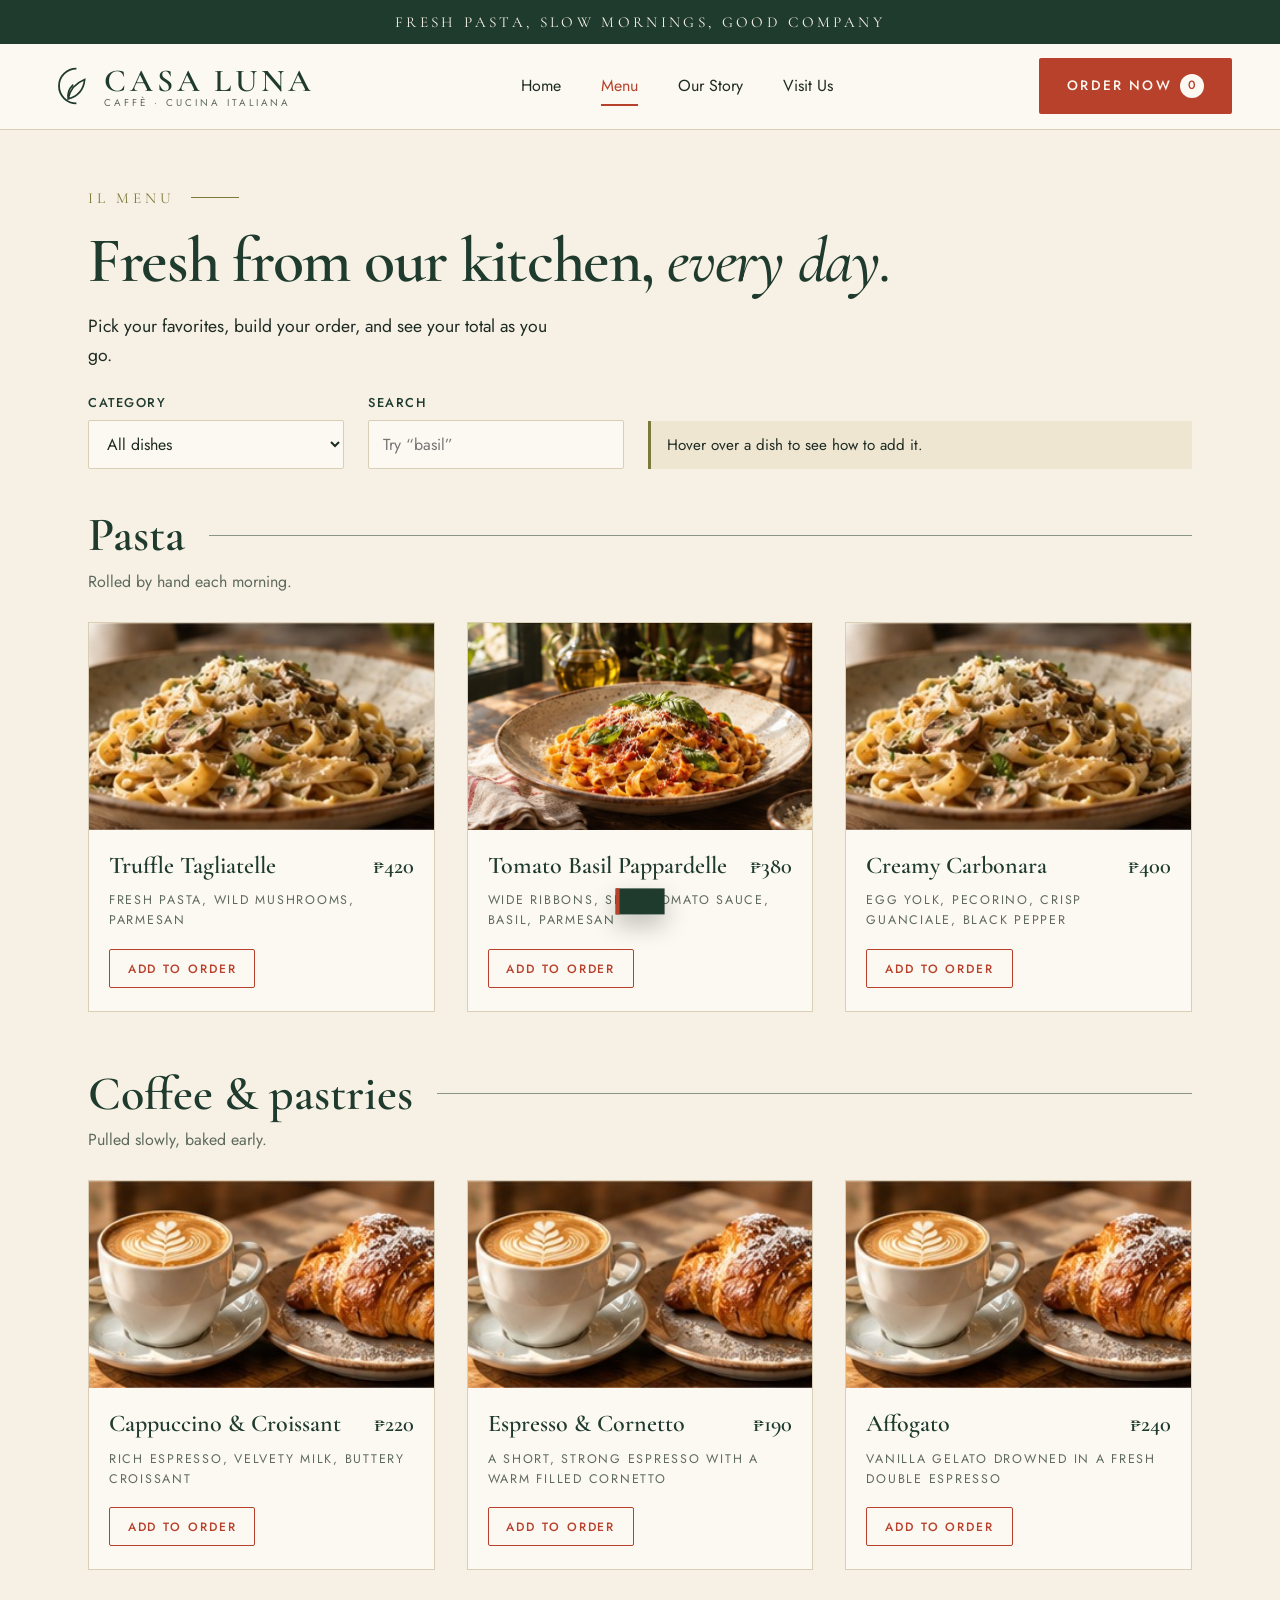
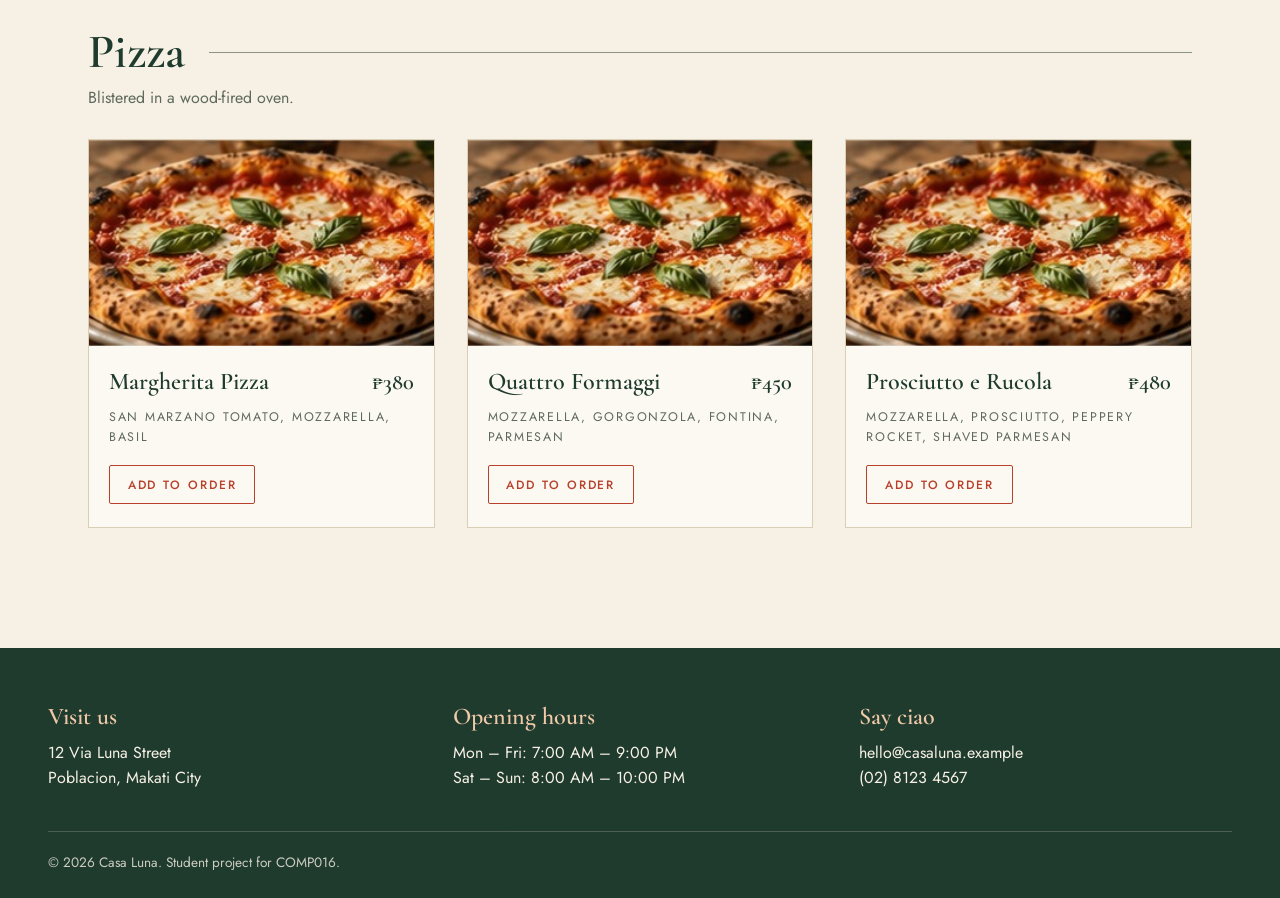
==== HTML/menu.html @ 287d6335 "Add Italian cafe restaurant website" ====
<!DOCTYPE html>
<html lang="en">
<head>
  <meta charset="UTF-8">
  <meta name="viewport" content="width=device-width, initial-scale=1">
  <title>Menu | Casa Luna</title>
  <meta name="description" content="Handmade pasta, honest espresso, and Italian comfort served fresh every day.">
  <link rel="preconnect" href="https://fonts.googleapis.com">
  <link rel="preconnect" href="https://fonts.gstatic.com" crossorigin>
  <link href="https://fonts.googleapis.com/css2?family=Cormorant+Garamond:ital,wght@0,500;0,600;0,700;1,500;1,600&family=Jost:wght@400;500;600&display=swap" rel="stylesheet">
  <link rel="stylesheet" href="../CSS/style.css">
</head>
<body>

  <p class="topbar">Fresh pasta, slow mornings, good company</p>

  <header class="site-header" id="siteHeader">
    <a class="brand" href="index.html" aria-label="Casa Luna home">
      <svg class="brand-mark" viewBox="0 0 48 48" width="44" height="44" aria-hidden="true">
        <path d="M31 5a19 19 0 1 0 0 38 16 16 0 1 1 0-38z" fill="none" stroke="currentColor" stroke-width="2"/>
        <path d="M22 38c2-10 8-17 18-21-1 10-7 18-18 21zM22 38c-1-6 1-11 5-15" fill="none" stroke="currentColor" stroke-width="1.8" stroke-linecap="round"/>
      </svg>
      <span class="brand-text">
        <span class="brand-name">Casa Luna</span>
        <span class="brand-sub">Caffè · Cucina Italiana</span>
      </span>
    </a>

    <button class="nav-toggle" id="navToggle" aria-label="Open menu" aria-expanded="false" aria-controls="mainNav">Menu</button>

    <nav class="main-nav" id="mainNav" aria-label="Main">
      <ul>
        <li><a href="index.html">Home</a></li>
        <li><a href="menu.html" class="active" aria-current="page">Menu</a></li>
        <li><a href="index.html#story">Our Story</a></li>
        <li><a href="index.html#visit">Visit Us</a></li>
      </ul>
    </nav>

    <a class="btn btn-primary order-btn" id="orderNowBtn" href="order.html">Order now <span class="cart-count" id="cartCount">0</span></a>
  </header>

  <main id="main">

    <section class="page-head" aria-labelledby="menuTitle">
      <p class="eyebrow">Il menu</p>
      <h1 id="menuTitle">Fresh from our kitchen, <em>every day.</em></h1>
      <p class="hero-lead">Pick your favorites, build your order, and see your total as you go.</p>
    </section>

    <section class="menu-controls" aria-label="Filter the menu">
      <div class="field-col">
        <label for="categoryFilter">Category</label>
        <select id="categoryFilter">
          <option value="all">All dishes</option>
          <option value="pasta">Pasta</option>
          <option value="coffee">Coffee &amp; pastries</option>
          <option value="pizza">Pizza</option>
        </select>
      </div>
      <div class="field-col">
        <label for="searchInput">Search</label>
        <input type="search" id="searchInput" placeholder="Try &ldquo;basil&rdquo;" autocomplete="off">
      </div>
      <p class="hover-hint" id="hoverHint" role="status">Hover over a dish to see how to add it.</p>
    </section>

    <div class="section menu-page" id="menuGrid">
      <section class="menu-section" id="section-pasta" data-category="pasta" aria-labelledby="title-pasta">
        <h2 class="section-title section-title-left" id="title-pasta">Pasta</h2>
        <p class="section-blurb">Rolled by hand each morning.</p>
        <div class="menu-grid" id="grid-pasta">
        <article class="menu-card" data-id="truffle-tagliatelle" data-name="Truffle Tagliatelle" data-price="420" data-category="pasta">
          <img src="../Images/truffle-tagliatelle.jpg" alt="Tagliatelle with wild mushrooms and parmesan" loading="lazy">
          <div class="menu-card-body">
            <div class="menu-card-row">
              <h3>Truffle Tagliatelle</h3>
              <p class="price">&#8369;420</p>
            </div>
            <p class="menu-desc">Fresh pasta, wild mushrooms, parmesan</p>
            <button class="btn btn-small add-btn" type="button">Add to order</button>
          </div>
        </article>
        <article class="menu-card" data-id="tomato-pappardelle" data-name="Tomato Basil Pappardelle" data-price="380" data-category="pasta">
          <img src="../Images/hero-pasta.jpg" alt="Pappardelle in tomato sauce with basil" loading="lazy">
          <div class="menu-card-body">
            <div class="menu-card-row">
              <h3>Tomato Basil Pappardelle</h3>
              <p class="price">&#8369;380</p>
            </div>
            <p class="menu-desc">Wide ribbons, slow tomato sauce, basil, parmesan</p>
            <button class="btn btn-small add-btn" type="button">Add to order</button>
          </div>
        </article>
        <article class="menu-card" data-id="creamy-carbonara" data-name="Creamy Carbonara" data-price="400" data-category="pasta">
          <img src="../Images/truffle-tagliatelle.jpg" alt="Creamy pasta with pepper and parmesan" loading="lazy">
          <div class="menu-card-body">
            <div class="menu-card-row">
              <h3>Creamy Carbonara</h3>
              <p class="price">&#8369;400</p>
            </div>
            <p class="menu-desc">Egg yolk, pecorino, crisp guanciale, black pepper</p>
            <button class="btn btn-small add-btn" type="button">Add to order</button>
          </div>
        </article>
        </div>
      </section>

      <section class="menu-section" id="section-coffee" data-category="coffee" aria-labelledby="title-coffee">
        <h2 class="section-title section-title-left" id="title-coffee">Coffee &amp; pastries</h2>
        <p class="section-blurb">Pulled slowly, baked early.</p>
        <div class="menu-grid" id="grid-coffee">
        <article class="menu-card" data-id="cappuccino-croissant" data-name="Cappuccino &amp; Croissant" data-price="220" data-category="coffee">
          <img src="../Images/cappuccino-croissant.jpg" alt="Cappuccino with latte art beside a croissant" loading="lazy">
          <div class="menu-card-body">
            <div class="menu-card-row">
              <h3>Cappuccino &amp; Croissant</h3>
              <p class="price">&#8369;220</p>
            </div>
            <p class="menu-desc">Rich espresso, velvety milk, buttery croissant</p>
            <button class="btn btn-small add-btn" type="button">Add to order</button>
          </div>
        </article>
        <article class="menu-card" data-id="espresso-cornetto" data-name="Espresso &amp; Cornetto" data-price="190" data-category="coffee">
          <img src="../Images/cappuccino-croissant.jpg" alt="Espresso served with a sweet Italian pastry" loading="lazy">
          <div class="menu-card-body">
            <div class="menu-card-row">
              <h3>Espresso &amp; Cornetto</h3>
              <p class="price">&#8369;190</p>
            </div>
            <p class="menu-desc">A short, strong espresso with a warm filled cornetto</p>
            <button class="btn btn-small add-btn" type="button">Add to order</button>
          </div>
        </article>
        <article class="menu-card" data-id="affogato" data-name="Affogato" data-price="240" data-category="coffee">
          <img src="../Images/cappuccino-croissant.jpg" alt="Espresso poured over vanilla gelato" loading="lazy">
          <div class="menu-card-body">
            <div class="menu-card-row">
              <h3>Affogato</h3>
              <p class="price">&#8369;240</p>
            </div>
            <p class="menu-desc">Vanilla gelato drowned in a fresh double espresso</p>
            <button class="btn btn-small add-btn" type="button">Add to order</button>
          </div>
        </article>
        </div>
      </section>

      <section class="menu-section" id="section-pizza" data-category="pizza" aria-labelledby="title-pizza">
        <h2 class="section-title section-title-left" id="title-pizza">Pizza</h2>
        <p class="section-blurb">Blistered in a wood-fired oven.</p>
        <div class="menu-grid" id="grid-pizza">
        <article class="menu-card" data-id="margherita-pizza" data-name="Margherita Pizza" data-price="380" data-category="pizza">
          <img src="../Images/margherita-pizza.jpg" alt="Wood-fired margherita pizza with basil" loading="lazy">
          <div class="menu-card-body">
            <div class="menu-card-row">
              <h3>Margherita Pizza</h3>
              <p class="price">&#8369;380</p>
            </div>
            <p class="menu-desc">San Marzano tomato, mozzarella, basil</p>
            <button class="btn btn-small add-btn" type="button">Add to order</button>
          </div>
        </article>
        <article class="menu-card" data-id="quattro-formaggi" data-name="Quattro Formaggi" data-price="450" data-category="pizza">
          <img src="../Images/margherita-pizza.jpg" alt="Four-cheese pizza with a blistered crust" loading="lazy">
          <div class="menu-card-body">
            <div class="menu-card-row">
              <h3>Quattro Formaggi</h3>
              <p class="price">&#8369;450</p>
            </div>
            <p class="menu-desc">Mozzarella, gorgonzola, fontina, parmesan</p>
            <button class="btn btn-small add-btn" type="button">Add to order</button>
          </div>
        </article>
        <article class="menu-card" data-id="prosciutto-rucola" data-name="Prosciutto e Rucola" data-price="480" data-category="pizza">
          <img src="../Images/margherita-pizza.jpg" alt="Pizza topped with cured ham and arugula" loading="lazy">
          <div class="menu-card-body">
            <div class="menu-card-row">
              <h3>Prosciutto e Rucola</h3>
              <p class="price">&#8369;480</p>
            </div>
            <p class="menu-desc">Mozzarella, prosciutto, peppery rocket, shaved parmesan</p>
            <button class="btn btn-small add-btn" type="button">Add to order</button>
          </div>
        </article>
        </div>
      </section>

      <p class="no-results" id="noResults" hidden>Nothing matches that search. Try another word or choose All dishes.</p>
    </div>

  </main>

  <footer class="site-footer" id="visit">
    <div class="footer-grid">
      <section aria-labelledby="visitTitle">
        <h2 id="visitTitle">Visit us</h2>
        <address>
          12 Via Luna Street<br>
          Poblacion, Makati City
        </address>
      </section>
      <section aria-labelledby="hoursTitle">
        <h2 id="hoursTitle">Opening hours</h2>
        <p>Mon – Fri: 7:00 AM – 9:00 PM<br>Sat – Sun: 8:00 AM – 10:00 PM</p>
      </section>
      <section aria-labelledby="contactTitle">
        <h2 id="contactTitle">Say ciao</h2>
        <p>hello@casaluna.example<br>(02) 8123 4567</p>
      </section>
    </div>
    <p class="copyright">&copy; 2026 Casa Luna. Student project for COMP016.</p>
  </footer>

  <p class="toast" id="toast" role="status" aria-live="polite"></p>

  <script src="../JS_Script/script.js"></script>
</body>
</html>
---- CSS/style.css ----
/* =========================================================
   Casa Luna | Lab Activity 3
   Palette: warm ivory, forest green, terracotta
   ========================================================= */

:root {
  --ivory: #f7f1e5;
  --ivory-deep: #efe6d2;
  --paper: #fcf9f2;
  --forest: #1f3b2e;
  --forest-deep: #162c22;
  --terracotta: #b8412c;
  --terracotta-deep: #96321f;
  --olive: #7b7a3b;
  --ink: #1e2b23;
  --muted: #5f6a5e;
  --line: #d9ceb6;

  --font-display: "Cormorant Garamond", "Georgia", "Times New Roman", serif;
  --font-body: "Jost", "Segoe UI", "Helvetica Neue", Arial, sans-serif;

  --radius: 2px;
  --container: 1200px;
  --gutter: clamp(1.25rem, 4vw, 3rem);
}

*,
*::before,
*::after {
  box-sizing: border-box;
}

html {
  scroll-behavior: smooth;
  overflow-x: clip;
}

body {
  margin: 0;
  background: var(--ivory);
  color: var(--ink);
  font-family: var(--font-body);
  font-size: 1rem;
  line-height: 1.6;
  overflow-x: clip; /* off-screen cart drawer must not cause sideways scroll */
}

img {
  display: block;
  max-width: 100%;
}

a {
  color: inherit;
}

h1, h2, h3 {
  font-family: var(--font-display);
  color: var(--forest);
  font-weight: 600;
  line-height: 1.1;
  margin: 0;
}

h1 em, h2 em {
  font-style: italic;
  font-weight: 500;
}

p { margin: 0; }
ul { margin: 0; padding: 0; list-style: none; }

:focus-visible {
  outline: 2px solid var(--terracotta);
  outline-offset: 3px;
}

/* ---------- Top announcement bar ---------- */
.topbar {
  background: var(--forest);
  color: var(--ivory);
  text-align: center;
  font-family: var(--font-display);
  font-size: 0.95rem;
  letter-spacing: 0.22em;
  text-transform: uppercase;
  padding: 0.6rem var(--gutter);
}

/* ---------- Header ---------- */
.site-header {
  position: sticky;
  top: 0;
  z-index: 20;
  display: flex;
  align-items: center;
  justify-content: space-between;
  gap: 1.5rem;
  padding: 0.9rem var(--gutter);
  background: var(--paper);
  border-bottom: 1px solid var(--line);
}

.brand {
  display: flex;
  align-items: center;
  gap: 0.75rem;
  text-decoration: none;
  color: var(--forest);
}

.brand-text {
  display: flex;
  flex-direction: column;
  line-height: 1.1;
}

.brand-name {
  font-family: var(--font-display);
  font-size: 2rem;
  font-weight: 600;
  letter-spacing: 0.12em;
  text-transform: uppercase;
}

.brand-sub {
  font-size: 0.62rem;
  letter-spacing: 0.3em;
  text-transform: uppercase;
  color: var(--muted);
}

.main-nav ul {
  display: flex;
  gap: 2.5rem;
}

.main-nav a {
  text-decoration: none;
  font-size: 1rem;
  padding: 0.4rem 0;
  border-bottom: 2px solid transparent;
  transition: color 0.2s, border-color 0.2s;
}

.main-nav a:hover,
.main-nav a.active {
  color: var(--terracotta);
  border-bottom-color: var(--terracotta);
}

.nav-toggle {
  display: none;
  background: none;
  border: 1px solid var(--forest);
  color: var(--forest);
  font: inherit;
  padding: 0.4rem 0.9rem;
  cursor: pointer;
}

/* ---------- Buttons ---------- */
.btn {
  display: inline-flex;
  align-items: center;
  justify-content: center;
  gap: 0.5rem;
  border: 1px solid transparent;
  border-radius: var(--radius);
  font-family: var(--font-body);
  font-size: 0.85rem;
  font-weight: 500;
  letter-spacing: 0.16em;
  text-transform: uppercase;
  text-decoration: none;
  padding: 0.95rem 1.7rem;
  cursor: pointer;
  transition: background 0.2s, color 0.2s, transform 0.15s;
}

.btn-primary {
  background: var(--terracotta);
  color: var(--paper);
}

.btn-primary:hover {
  background: var(--terracotta-deep);
}

.btn-outline {
  background: transparent;
  color: var(--forest);
  border-color: var(--forest);
}

.btn-outline:hover {
  background: var(--forest);
  color: var(--paper);
}

.btn-small {
  padding: 0.6rem 1.1rem;
  font-size: 0.75rem;
}

.btn-block {
  width: 100%;
}

.btn:active {
  transform: translateY(1px);
}

.link-btn {
  background: none;
  border: 0;
  border-bottom: 1px solid var(--forest);
  padding: 0 0 0.15rem;
  font: inherit;
  font-weight: 500;
  color: var(--forest);
  text-decoration: none;
  cursor: pointer;
  transition: color 0.2s, border-color 0.2s;
}

.link-btn:hover {
  color: var(--terracotta);
  border-color: var(--terracotta);
}

.cart-count {
  display: inline-grid;
  place-items: center;
  min-width: 1.5rem;
  height: 1.5rem;
  padding: 0 0.3rem;
  border-radius: 999px;
  background: var(--paper);
  color: var(--terracotta);
  font-size: 0.75rem;
  letter-spacing: 0;
}

.cart-count.bump {
  animation: bump 0.35s ease;
}

@keyframes bump {
  40% { transform: scale(1.35); }
}

/* ---------- Hero ---------- */
.hero {
  display: grid;
  grid-template-columns: 1fr 1fr;
  min-height: clamp(420px, 52vw, 560px);
}

.hero-copy {
  display: flex;
  flex-direction: column;
  justify-content: center;
  gap: 1.25rem;
  padding: 3rem clamp(1.5rem, 5vw, 4rem) 3rem max(var(--gutter), calc((100vw - var(--container)) / 2));
}

.eyebrow {
  display: flex;
  align-items: center;
  gap: 1rem;
  font-family: var(--font-display);
  font-size: 0.95rem;
  letter-spacing: 0.25em;
  text-transform: uppercase;
  color: var(--olive);
}

.eyebrow::after {
  content: "";
  width: 3rem;
  height: 1px;
  background: var(--olive);
}

.hero h1 {
  font-size: clamp(2.8rem, 5.6vw, 4.6rem);
  letter-spacing: -0.025em;
  line-height: 1;
}

.hero-lead {
  max-width: 30rem;
  font-size: 1.1rem;
  color: var(--ink);
}

.hero-actions {
  display: flex;
  align-items: center;
  flex-wrap: wrap;
  gap: 1.75rem;
  margin-top: 0.5rem;
}

.hero-media {
  margin: 0;
  overflow: hidden;
}

.hero-media img {
  width: 100%;
  height: 100%;
  object-fit: cover;
  transition: transform 0.8s ease;
}

.hero-media:hover img {
  transform: scale(1.03);
}

/* ---------- Dark green values strip ---------- */
.values {
  background: var(--forest);
  color: var(--ivory);
}

.values ul {
  display: flex;
  max-width: var(--container);
  margin: 0 auto;
}

.value-item {
  flex: 1;
  display: flex;
  align-items: center;
  justify-content: center;
  gap: 1rem;
  padding: 1.6rem 1rem;
  font-family: var(--font-display);
  font-size: 1.05rem;
  letter-spacing: 0.2em;
  text-transform: uppercase;
  transition: background 0.25s, color 0.25s;
  cursor: default;
}

.value-item + .value-item {
  border-left: 1px solid rgba(247, 241, 229, 0.3);
}

.value-item.is-active {
  background: var(--forest-deep);
  color: #f0c9a8;
}

/* ---------- Sections ---------- */
.section {
  max-width: var(--container);
  margin: 0 auto;
  padding: 4rem var(--gutter);
}

.section-title {
  display: flex;
  align-items: center;
  justify-content: center;
  gap: 1.5rem;
  text-align: center;
  font-size: clamp(2rem, 4vw, 3rem);
  margin-bottom: 2.25rem;
}

.section-title::before,
.section-title::after {
  content: "";
  flex: 1;
  max-width: 5rem;
  height: 1px;
  background: var(--forest);
  opacity: 0.5;
}

.section-title-left {
  justify-content: flex-start;
  text-align: left;
  margin-bottom: 0.4rem;
}

.section-title-left::before {
  display: none;
}

.section-title-left::after {
  max-width: none;
}

.section-blurb {
  color: var(--muted);
  margin-bottom: 1.75rem;
}

.section-cta {
  text-align: center;
  margin-top: 2.5rem;
}

/* ---------- Menu grid + cards ---------- */
.menu-grid {
  display: grid;
  grid-template-columns: repeat(3, 1fr);
  gap: 2rem;
}

.menu-card {
  display: flex;
  flex-direction: column;
  background: var(--paper);
  border: 1px solid var(--line);
  transition: transform 0.25s, box-shadow 0.25s, border-color 0.25s;
}

.menu-card[hidden] {
  display: none;
}

.menu-card img {
  width: 100%;
  aspect-ratio: 5 / 3;
  object-fit: cover;
}

.menu-card.is-highlighted {
  transform: translateY(-6px);
  border-color: var(--terracotta);
  box-shadow: 0 14px 28px rgba(31, 59, 46, 0.18);
}

.menu-card-body {
  display: flex;
  flex-direction: column;
  gap: 0.5rem;
  flex: 1;
  padding: 1.1rem 1.25rem 1.4rem;
}

.menu-card-row {
  display: flex;
  align-items: baseline;
  justify-content: space-between;
  gap: 1rem;
}

.menu-card h3 {
  font-size: 1.5rem;
  font-weight: 600;
}

.price {
  font-family: var(--font-display);
  font-size: 1.4rem;
  font-weight: 600;
  color: var(--forest);
}

.menu-desc {
  font-size: 0.78rem;
  letter-spacing: 0.14em;
  text-transform: uppercase;
  color: var(--muted);
  margin-bottom: 0.6rem;
}

.add-btn {
  margin-top: auto;
  align-self: flex-start;
  background: transparent;
  color: var(--terracotta);
  border-color: var(--terracotta);
}

.add-btn:hover,
.menu-card.is-highlighted .add-btn {
  background: var(--terracotta);
  color: var(--paper);
}

/* ---------- Menu page ---------- */
.page-head {
  max-width: var(--container);
  margin: 0 auto;
  padding: 3.5rem var(--gutter) 1.5rem;
  display: flex;
  flex-direction: column;
  gap: 1rem;
}

.page-head h1 {
  font-size: clamp(2.4rem, 5vw, 4rem);
  letter-spacing: -0.02em;
}

.menu-controls {
  max-width: var(--container);
  margin: 0 auto;
  padding: 0 var(--gutter);
  display: flex;
  align-items: flex-end;
  flex-wrap: wrap;
  gap: 1.5rem;
}

.menu-page {
  padding-top: 2.5rem;
}

.menu-section {
  margin-bottom: 3.5rem;
}

.menu-section[hidden] {
  display: none;
}

.hover-hint {
  flex: 1;
  min-width: 14rem;
  padding: 0.75rem 1rem;
  border-left: 3px solid var(--olive);
  background: var(--ivory-deep);
  font-size: 0.95rem;
  transition: background 0.2s, border-color 0.2s;
}

.hover-hint.is-active {
  background: var(--forest);
  border-left-color: var(--terracotta);
  color: var(--ivory);
}

.no-results {
  text-align: center;
  color: var(--muted);
  padding: 2rem 0;
}

/* ---------- Form fields ---------- */
label,
legend {
  font-size: 0.8rem;
  font-weight: 500;
  letter-spacing: 0.12em;
  text-transform: uppercase;
  color: var(--forest);
}

input[type="text"],
input[type="search"],
select {
  width: 100%;
  font: inherit;
  color: var(--ink);
  background: var(--paper);
  border: 1px solid var(--line);
  border-radius: var(--radius);
  padding: 0.7rem 0.85rem;
}

input[type="text"]:focus,
input[type="search"]:focus,
select:focus {
  border-color: var(--forest);
}

.field-col {
  display: flex;
  flex-direction: column;
  gap: 0.4rem;
  min-width: 12rem;
}

.menu-controls .field-col {
  flex: 0 1 16rem;
}

.field-row {
  display: grid;
  grid-template-columns: 6.5rem 1fr;
  align-items: center;
  gap: 0.75rem;
}

.input-error {
  border-color: var(--terracotta) !important;
  background: #fbeae4 !important;
}

/* ---------- Story + footer ---------- */
.story {
  background: var(--ivory-deep);
  border-top: 1px solid var(--line);
  border-bottom: 1px solid var(--line);
}

.story-inner {
  max-width: 46rem;
  margin: 0 auto;
  padding: 4rem var(--gutter);
  text-align: center;
  display: flex;
  flex-direction: column;
  gap: 1.1rem;
}

.story h2 {
  font-size: clamp(2rem, 4vw, 2.8rem);
}

.site-footer {
  background: var(--forest);
  color: var(--ivory);
  padding: 3.5rem var(--gutter) 1.5rem;
}

.footer-grid {
  max-width: var(--container);
  margin: 0 auto;
  display: grid;
  grid-template-columns: repeat(3, 1fr);
  gap: 2rem;
}

.site-footer h2 {
  color: #f0c9a8;
  font-size: 1.5rem;
  margin-bottom: 0.6rem;
}

.site-footer address {
  font-style: normal;
}

.copyright {
  max-width: var(--container);
  margin: 2.5rem auto 0;
  padding-top: 1.25rem;
  border-top: 1px solid rgba(247, 241, 229, 0.25);
  font-size: 0.85rem;
  opacity: 0.8;
}

/* ---------- Order page: menu + docked cart ---------- */
.order-layout {
  max-width: var(--container);
  margin: 0 auto;
  padding: 2rem var(--gutter) 4rem;
  display: grid;
  grid-template-columns: minmax(0, 1fr) 24rem;
  gap: 2.5rem;
  align-items: start;
}

.order-menu .menu-controls {
  padding: 0;
  max-width: none;
}

.order-menu .section {
  max-width: none;
  padding: 2rem 0 0;
}

.order-menu .menu-grid {
  grid-template-columns: repeat(2, 1fr);
  gap: 1.5rem;
}

.order-menu .menu-card h3 {
  font-size: 1.3rem;
}

.cart-panel {
  position: sticky;
  top: 5.5rem;
  max-height: calc(100vh - 6.5rem);
  display: flex;
  flex-direction: column;
  background: var(--paper);
  border: 1px solid var(--line);
  box-shadow: 0 10px 30px rgba(31, 59, 46, 0.1);
}

.mobile-cart-bar {
  display: none;
}

.cart-head {
  display: flex;
  align-items: center;
  justify-content: space-between;
  padding: 1.1rem 1.5rem;
  background: var(--forest);
}

.cart-head h2 {
  color: var(--ivory);
  font-size: 1.8rem;
}

.icon-btn {
  background: none;
  border: 0;
  color: var(--ivory);
  font-size: 2rem;
  line-height: 1;
  cursor: pointer;
}

.icon-btn:hover {
  color: #f0c9a8;
}

.cart-body {
  flex: 1;
  overflow-y: auto;
  padding: 1.25rem 1.5rem 2rem;
  display: flex;
  flex-direction: column;
  gap: 1.1rem;
}

.cart-body[hidden] {
  display: none;
}

.cart-empty {
  color: var(--muted);
  padding: 1rem 0;
}

.cart-items {
  display: flex;
  flex-direction: column;
}

.cart-item {
  display: grid;
  grid-template-columns: 1fr auto;
  gap: 0.25rem 1rem;
  padding: 0.85rem 0;
  border-bottom: 1px solid var(--line);
}

.cart-item-name {
  font-family: var(--font-display);
  font-size: 1.2rem;
  font-weight: 600;
  color: var(--forest);
}

.cart-item-total {
  font-family: var(--font-display);
  font-size: 1.2rem;
  font-weight: 600;
  text-align: right;
}

.qty {
  display: inline-flex;
  align-items: center;
  gap: 0.6rem;
  font-size: 0.9rem;
  color: var(--muted);
}

.qty button {
  width: 1.8rem;
  height: 1.8rem;
  border: 1px solid var(--forest);
  background: transparent;
  color: var(--forest);
  font-size: 1.1rem;
  line-height: 1;
  cursor: pointer;
}

.qty button:hover {
  background: var(--forest);
  color: var(--paper);
}

.cart-options {
  display: flex;
  flex-direction: column;
  gap: 0.9rem;
}

.order-type {
  border: 1px solid var(--line);
  padding: 0.8rem 1rem;
  display: flex;
  flex-wrap: wrap;
  gap: 0.4rem 1.5rem;
}

.order-type label {
  text-transform: none;
  letter-spacing: 0;
  font-size: 1rem;
  font-weight: 400;
  color: var(--ink);
}

.order-type .note {
  flex-basis: 100%;
}

.promo {
  display: flex;
  gap: 0.5rem;
}

.note {
  font-size: 0.9rem;
  color: var(--muted);
}

.note.is-good { color: var(--forest); font-weight: 500; }
.note.is-bad { color: var(--terracotta); font-weight: 500; }

.totals {
  margin: 0;
  padding: 0.9rem 0;
  border-top: 1px solid var(--forest);
  display: flex;
  flex-direction: column;
  gap: 0.35rem;
}

.totals > div {
  display: flex;
  justify-content: space-between;
}

.totals > div[hidden] {
  display: none;
}

.totals dt, .totals dd { margin: 0; }

.totals-final {
  margin-top: 0.4rem;
  padding-top: 0.6rem;
  border-top: 1px solid var(--line);
  font-family: var(--font-display);
  font-size: 1.6rem;
  font-weight: 700;
  color: var(--forest);
}

.form-error {
  min-height: 1.2rem;
  color: var(--terracotta);
  font-size: 0.9rem;
  font-weight: 500;
}

.clear-btn {
  align-self: center;
  font-size: 0.9rem;
}

.confirmation {
  text-align: center;
  align-items: stretch;
}

.confirmation h3 {
  font-size: 2.4rem;
  color: var(--terracotta);
}

.confirm-list {
  text-align: left;
  border-top: 1px solid var(--line);
}

.confirm-list li {
  display: flex;
  justify-content: space-between;
  padding: 0.5rem 0;
  border-bottom: 1px solid var(--line);
}

.confirm-total {
  font-family: var(--font-display);
  font-size: 1.6rem;
  font-weight: 700;
  color: var(--forest);
}

/* ---------- Toast ---------- */
.toast {
  position: fixed;
  left: 50%;
  bottom: 1.5rem;
  z-index: 60;
  transform: translate(-50%, 150%);
  background: var(--forest);
  color: var(--ivory);
  padding: 0.8rem 1.4rem;
  border-left: 4px solid var(--terracotta);
  box-shadow: 0 10px 24px rgba(0, 0, 0, 0.25);
  transition: transform 0.3s ease;
  max-width: calc(100% - 2rem);
}

.toast.is-visible {
  transform: translate(-50%, 0);
}

.toast-link {
  margin-left: 1rem;
  color: #f0c9a8;
  font-weight: 500;
  text-underline-offset: 3px;
}

/* =========================================================
   Responsive
   ========================================================= */
@media (max-width: 980px) {
  .menu-grid {
    grid-template-columns: repeat(2, 1fr);
  }

  .order-layout {
    grid-template-columns: 1fr;
  }

  .cart-panel {
    position: static;
    max-height: none;
  }

  .order-page {
    padding-bottom: 4.5rem;
  }

  .order-page .mobile-cart-bar {
    display: block;
    position: fixed;
    left: 0;
    right: 0;
    bottom: 0;
    z-index: 30;
    border: 0;
    padding: 1rem var(--gutter);
    background: var(--terracotta);
    color: var(--paper);
    font: inherit;
    font-weight: 500;
    letter-spacing: 0.08em;
    cursor: pointer;
  }

  .order-page .toast {
    bottom: 5.5rem;
  }

  .main-nav ul {
    gap: 1.5rem;
  }
}

@media (max-width: 820px) {
  .nav-toggle {
    display: inline-block;
    margin-left: auto;
  }

  .main-nav {
    position: absolute;
    top: 100%;
    left: 0;
    right: 0;
    display: none;
    background: var(--paper);
    border-bottom: 1px solid var(--line);
    padding: 0.5rem var(--gutter) 1rem;
  }

  .main-nav.is-open {
    display: block;
  }

  .main-nav ul {
    flex-direction: column;
    gap: 0.25rem;
  }

  .main-nav a {
    display: inline-block;
    padding: 0.6rem 0;
  }

  .hero {
    grid-template-columns: 1fr;
  }

  .hero-copy {
    padding: 2.5rem var(--gutter);
  }

  .hero-media {
    height: 300px;
  }

  .values ul {
    flex-direction: column;
  }

  .value-item + .value-item {
    border-left: 0;
    border-top: 1px solid rgba(247, 241, 229, 0.3);
  }

  .footer-grid {
    grid-template-columns: 1fr;
  }
}

@media (max-width: 600px) {
  .topbar {
    letter-spacing: 0.12em;
    font-size: 0.8rem;
  }

  .brand-name { font-size: 1.5rem; }
  .brand-mark { width: 36px; height: 36px; }
  .brand-sub { display: none; }

  .order-btn {
    padding: 0.7rem 1rem;
    font-size: 0.72rem;
  }

  .menu-grid,
  .order-menu .menu-grid {
    grid-template-columns: 1fr;
  }

  .field-row {
    grid-template-columns: 1fr;
  }

  .menu-controls .field-col {
    flex: 1 1 100%;
  }
}

@media (prefers-reduced-motion: reduce) {
  *,
  *::before,
  *::after {
    animation: none !important;
    transition: none !important;
    scroll-behavior: auto !important;
  }
}
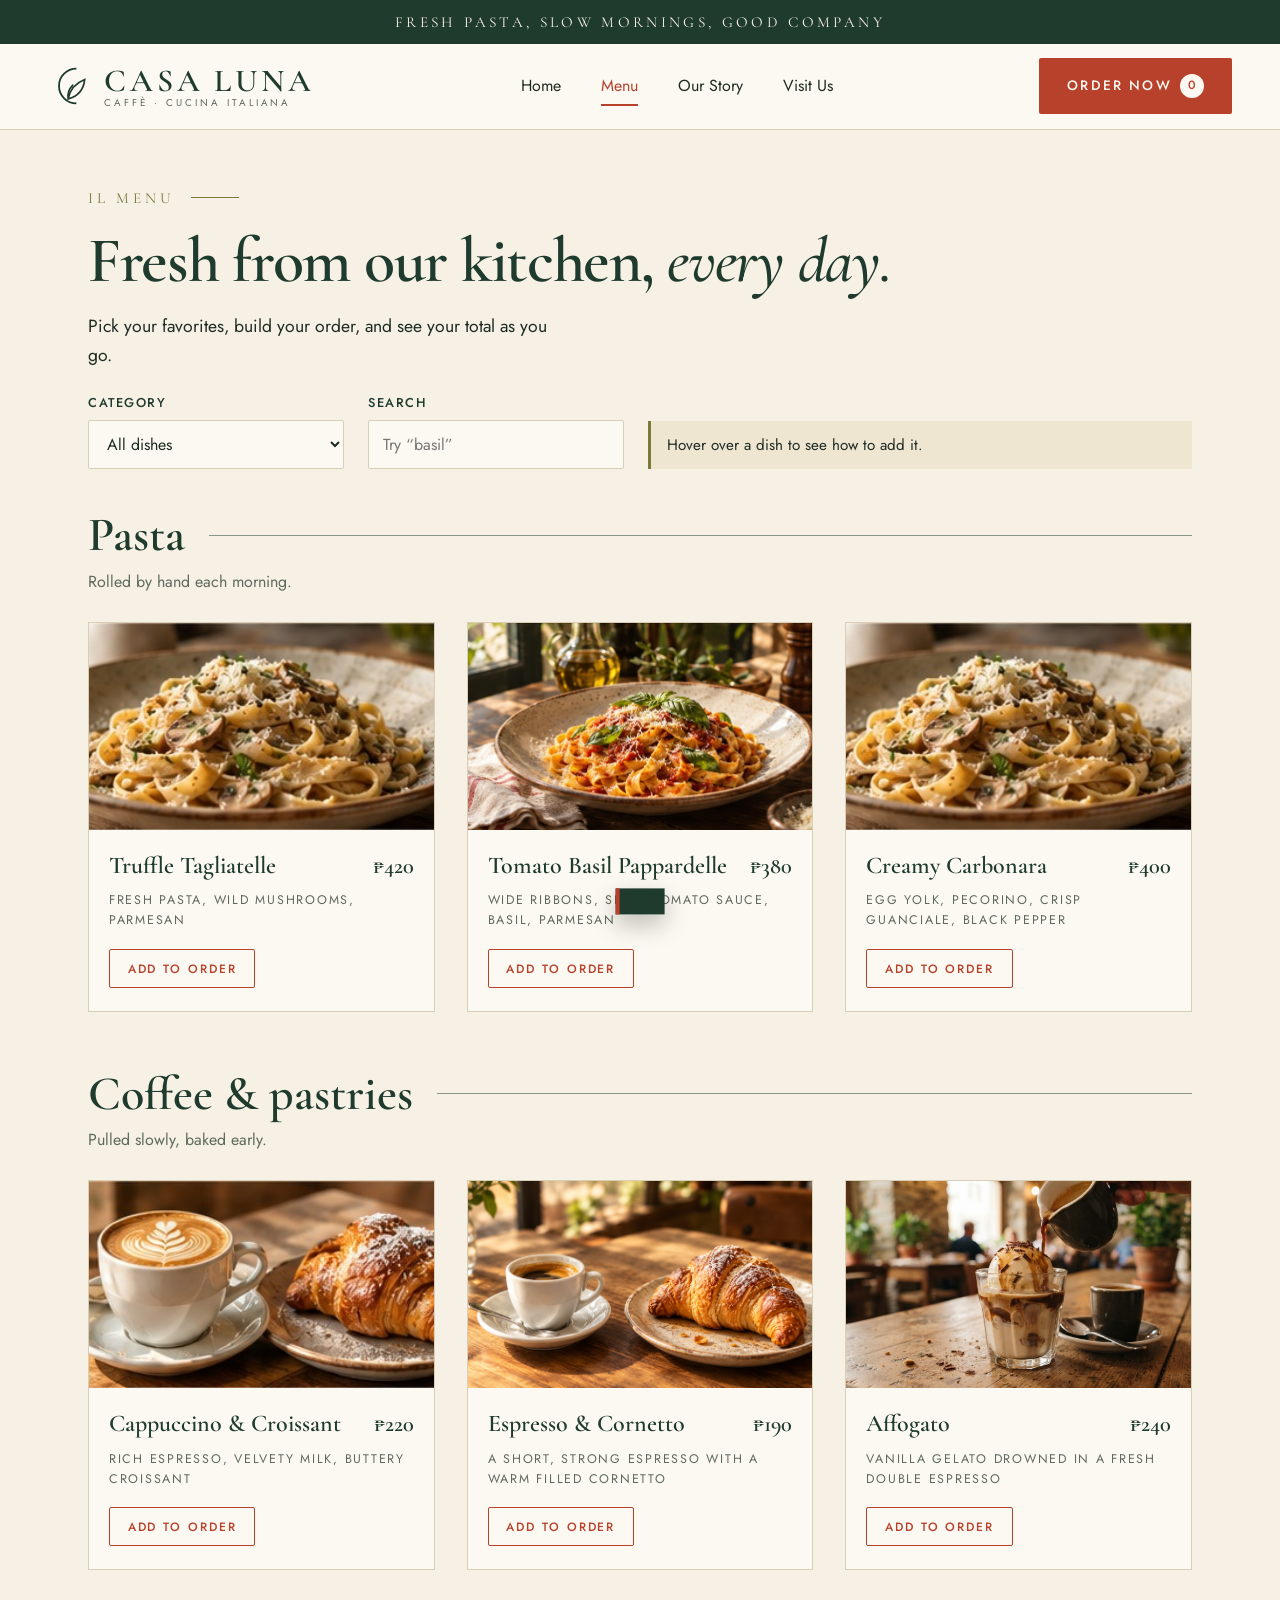
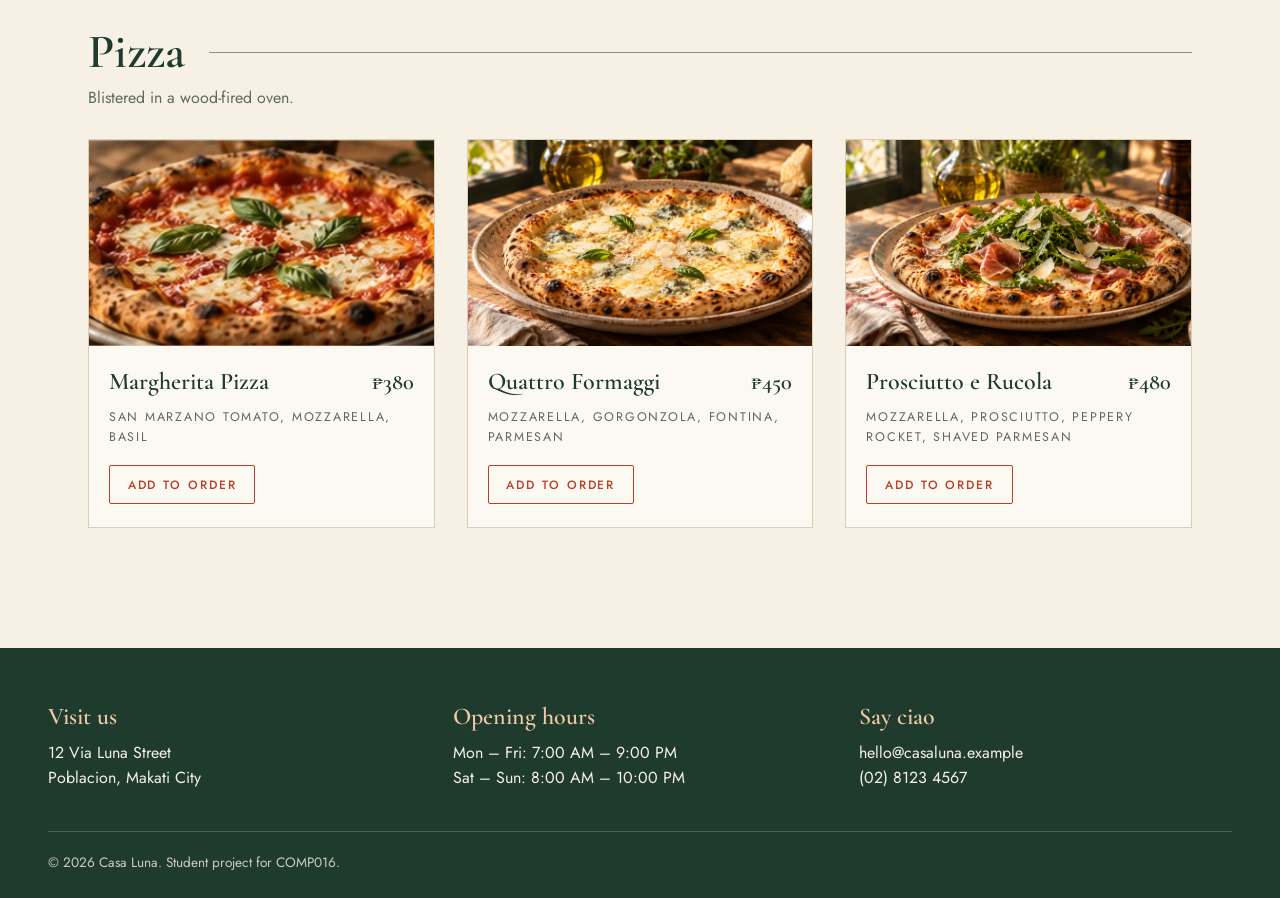
==== commit 1bd07c50: "I added more images in the images folder, i also change the images of some of our item in the menu a" ====
--- a/HTML/menu.html
+++ b/HTML/menu.html
@@ -70,6 +70,7 @@
         <h2 class="section-title section-title-left" id="title-pasta">Pasta</h2>
         <p class="section-blurb">Rolled by hand each morning.</p>
         <div class="menu-grid" id="grid-pasta">
+
         <article class="menu-card" data-id="truffle-tagliatelle" data-name="Truffle Tagliatelle" data-price="420" data-category="pasta">
           <img src="../Images/truffle-tagliatelle.jpg" alt="Tagliatelle with wild mushrooms and parmesan" loading="lazy">
           <div class="menu-card-body">
@@ -81,6 +82,7 @@
             <button class="btn btn-small add-btn" type="button">Add to order</button>
           </div>
         </article>
+
         <article class="menu-card" data-id="tomato-pappardelle" data-name="Tomato Basil Pappardelle" data-price="380" data-category="pasta">
           <img src="../Images/hero-pasta.jpg" alt="Pappardelle in tomato sauce with basil" loading="lazy">
           <div class="menu-card-body">
@@ -92,6 +94,7 @@
             <button class="btn btn-small add-btn" type="button">Add to order</button>
           </div>
         </article>
+
         <article class="menu-card" data-id="creamy-carbonara" data-name="Creamy Carbonara" data-price="400" data-category="pasta">
           <img src="../Images/truffle-tagliatelle.jpg" alt="Creamy pasta with pepper and parmesan" loading="lazy">
           <div class="menu-card-body">
@@ -110,6 +113,7 @@
         <h2 class="section-title section-title-left" id="title-coffee">Coffee &amp; pastries</h2>
         <p class="section-blurb">Pulled slowly, baked early.</p>
         <div class="menu-grid" id="grid-coffee">
+
         <article class="menu-card" data-id="cappuccino-croissant" data-name="Cappuccino &amp; Croissant" data-price="220" data-category="coffee">
           <img src="../Images/cappuccino-croissant.jpg" alt="Cappuccino with latte art beside a croissant" loading="lazy">
           <div class="menu-card-body">
@@ -121,8 +125,9 @@
             <button class="btn btn-small add-btn" type="button">Add to order</button>
           </div>
         </article>
+
         <article class="menu-card" data-id="espresso-cornetto" data-name="Espresso &amp; Cornetto" data-price="190" data-category="coffee">
-          <img src="../Images/cappuccino-croissant.jpg" alt="Espresso served with a sweet Italian pastry" loading="lazy">
+          <img src="../Images/espresso-cornetto.png" alt="Espresso served with a sweet Italian pastry" loading="lazy">
           <div class="menu-card-body">
             <div class="menu-card-row">
               <h3>Espresso &amp; Cornetto</h3>
@@ -132,8 +137,9 @@
             <button class="btn btn-small add-btn" type="button">Add to order</button>
           </div>
         </article>
+
         <article class="menu-card" data-id="affogato" data-name="Affogato" data-price="240" data-category="coffee">
-          <img src="../Images/cappuccino-croissant.jpg" alt="Espresso poured over vanilla gelato" loading="lazy">
+          <img src="../Images/affogato.jpg" alt="Espresso poured over vanilla gelato" loading="lazy">
           <div class="menu-card-body">
             <div class="menu-card-row">
               <h3>Affogato</h3>
@@ -150,6 +156,7 @@
         <h2 class="section-title section-title-left" id="title-pizza">Pizza</h2>
         <p class="section-blurb">Blistered in a wood-fired oven.</p>
         <div class="menu-grid" id="grid-pizza">
+
         <article class="menu-card" data-id="margherita-pizza" data-name="Margherita Pizza" data-price="380" data-category="pizza">
           <img src="../Images/margherita-pizza.jpg" alt="Wood-fired margherita pizza with basil" loading="lazy">
           <div class="menu-card-body">
@@ -161,8 +168,9 @@
             <button class="btn btn-small add-btn" type="button">Add to order</button>
           </div>
         </article>
+
         <article class="menu-card" data-id="quattro-formaggi" data-name="Quattro Formaggi" data-price="450" data-category="pizza">
-          <img src="../Images/margherita-pizza.jpg" alt="Four-cheese pizza with a blistered crust" loading="lazy">
+          <img src="../Images/quattro-formaggi.png" alt="Four-cheese pizza with a blistered crust" loading="lazy">
           <div class="menu-card-body">
             <div class="menu-card-row">
               <h3>Quattro Formaggi</h3>
@@ -172,8 +180,9 @@
             <button class="btn btn-small add-btn" type="button">Add to order</button>
           </div>
         </article>
+
         <article class="menu-card" data-id="prosciutto-rucola" data-name="Prosciutto e Rucola" data-price="480" data-category="pizza">
-          <img src="../Images/margherita-pizza.jpg" alt="Pizza topped with cured ham and arugula" loading="lazy">
+          <img src="../Images/prosciutto-e-rucola.png" alt="Pizza topped with cured ham and arugula" loading="lazy">
           <div class="menu-card-body">
             <div class="menu-card-row">
               <h3>Prosciutto e Rucola</h3>
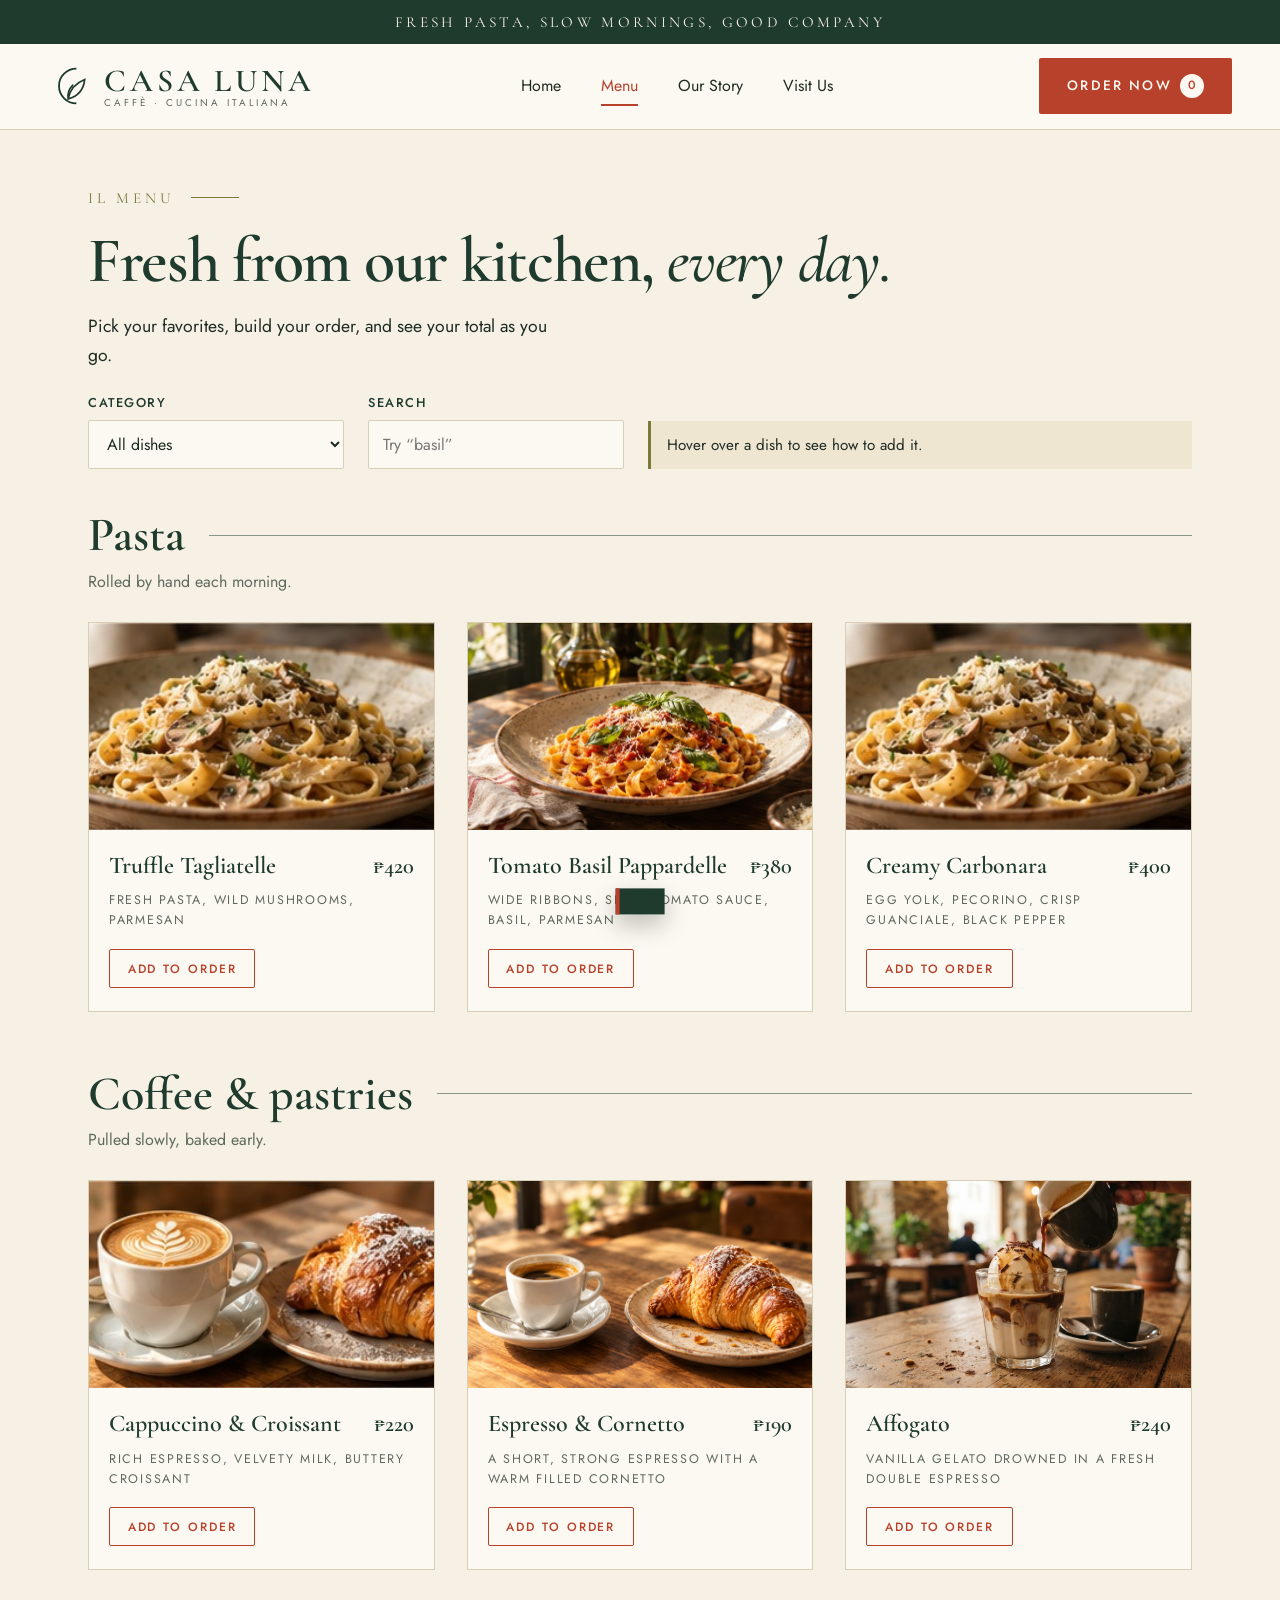
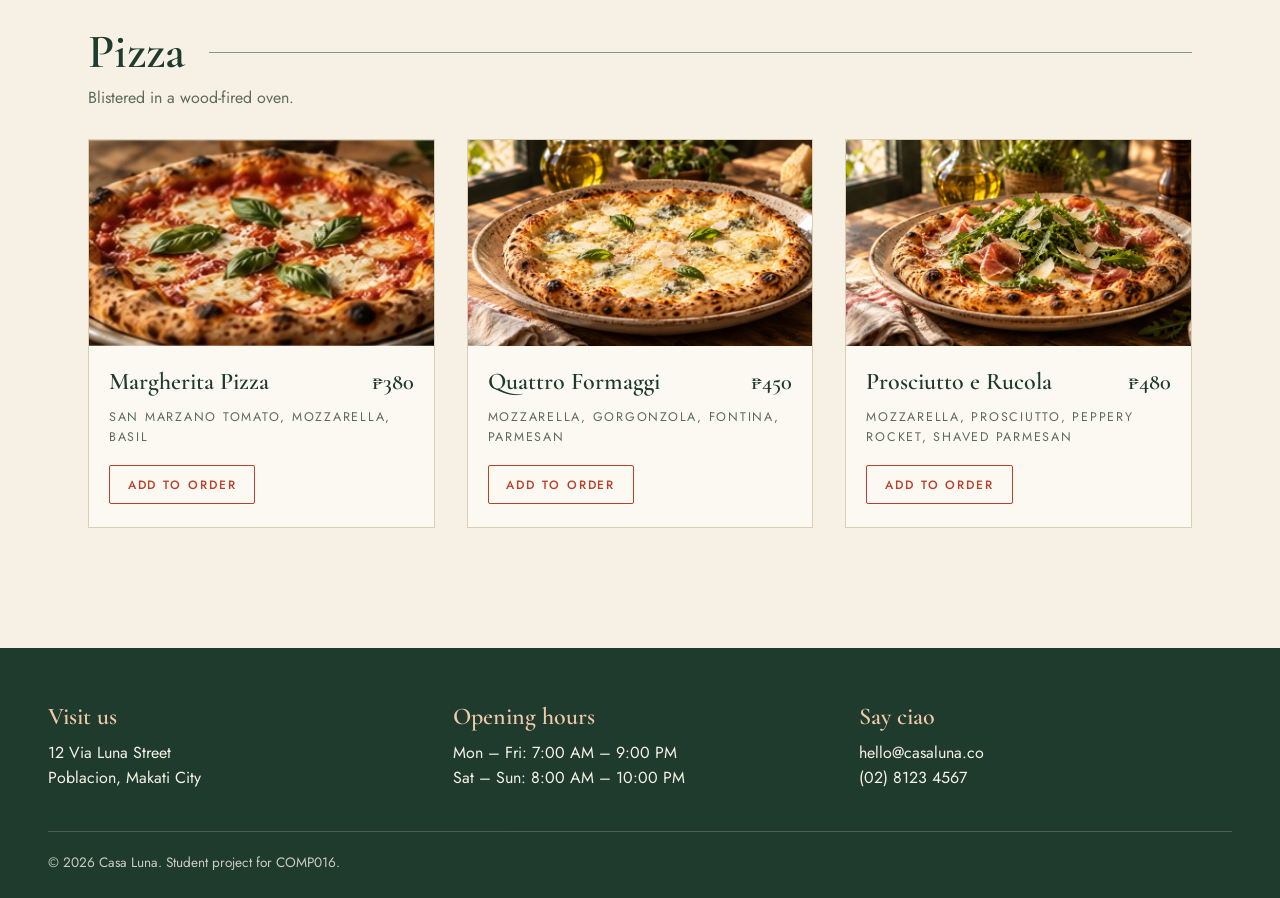
==== commit 163011fc: "Minor changes in the footer" ====
--- a/HTML/menu.html
+++ b/HTML/menu.html
@@ -215,7 +215,7 @@
       </section>
       <section aria-labelledby="contactTitle">
         <h2 id="contactTitle">Say ciao</h2>
-        <p>hello@casaluna.example<br>(02) 8123 4567</p>
+        <p>hello@casaluna.co<br>(02) 8123 4567</p>
       </section>
     </div>
     <p class="copyright">&copy; 2026 Casa Luna. Student project for COMP016.</p>
